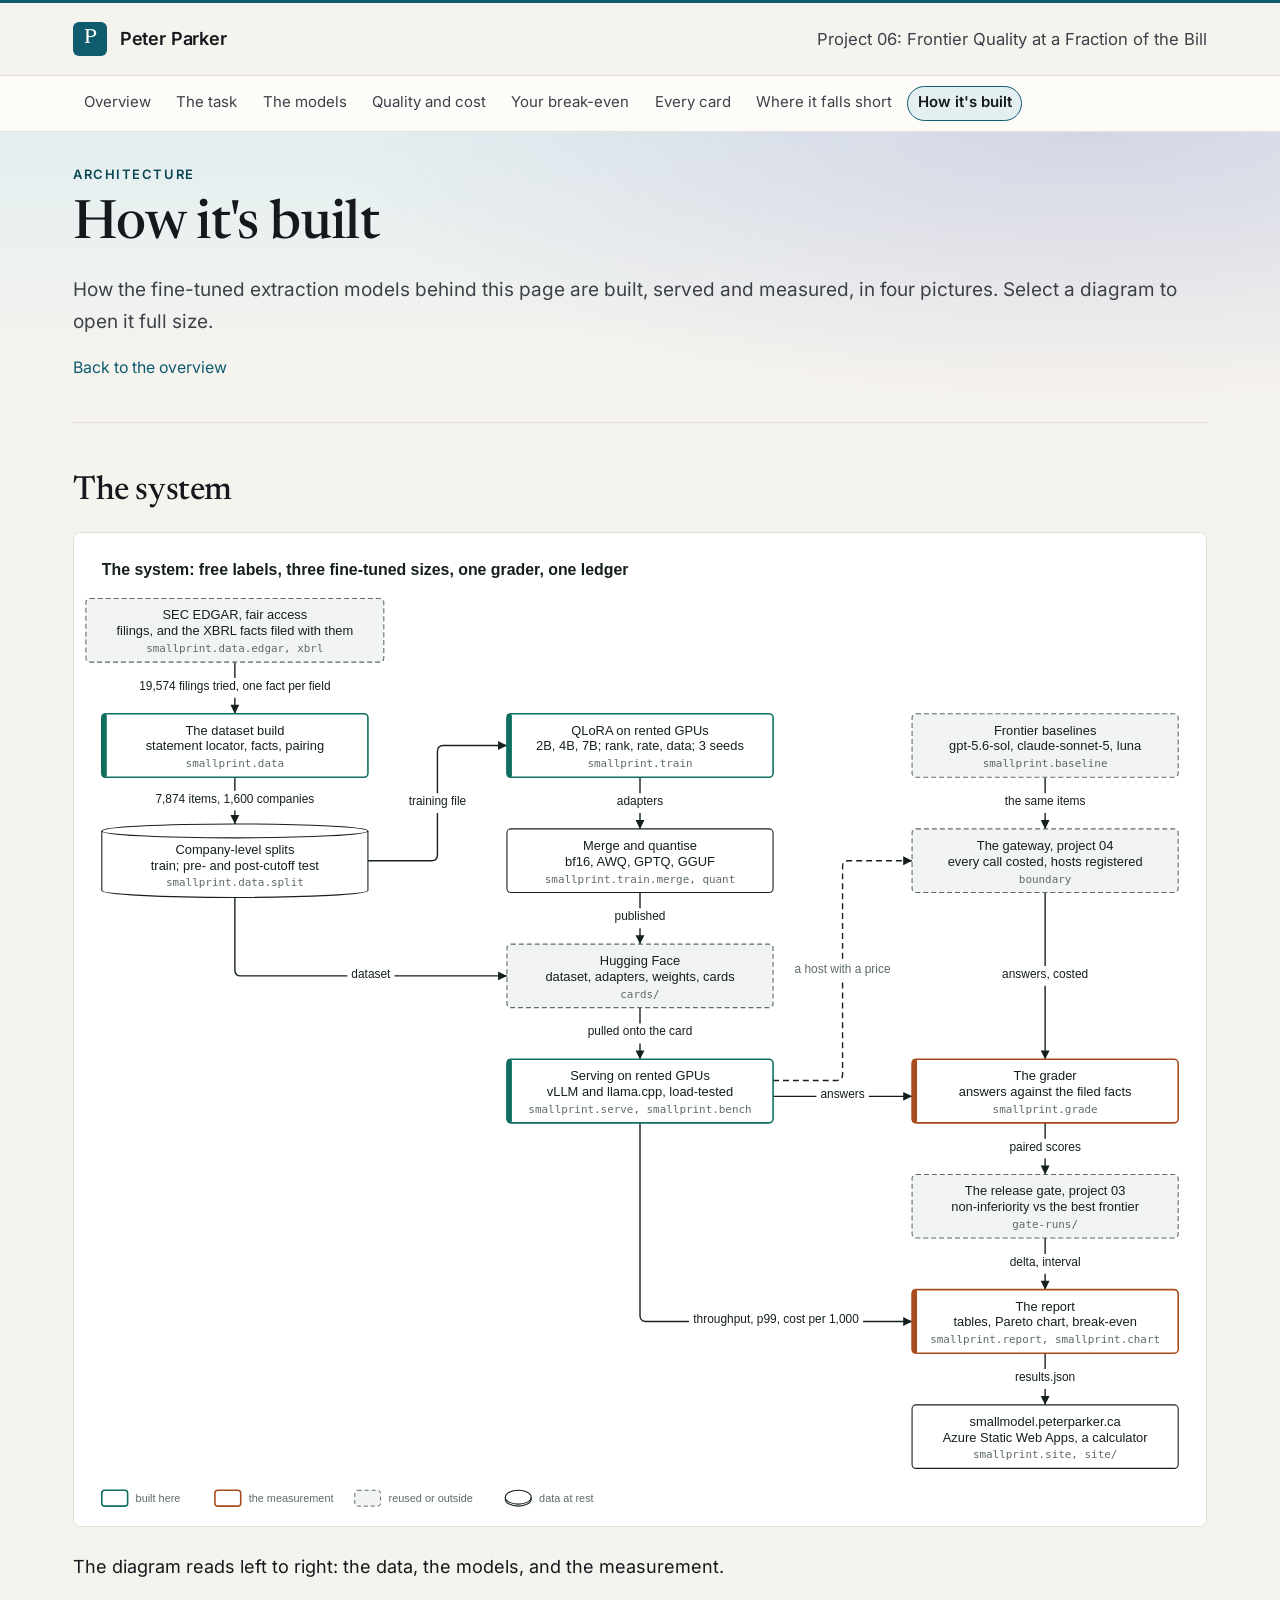
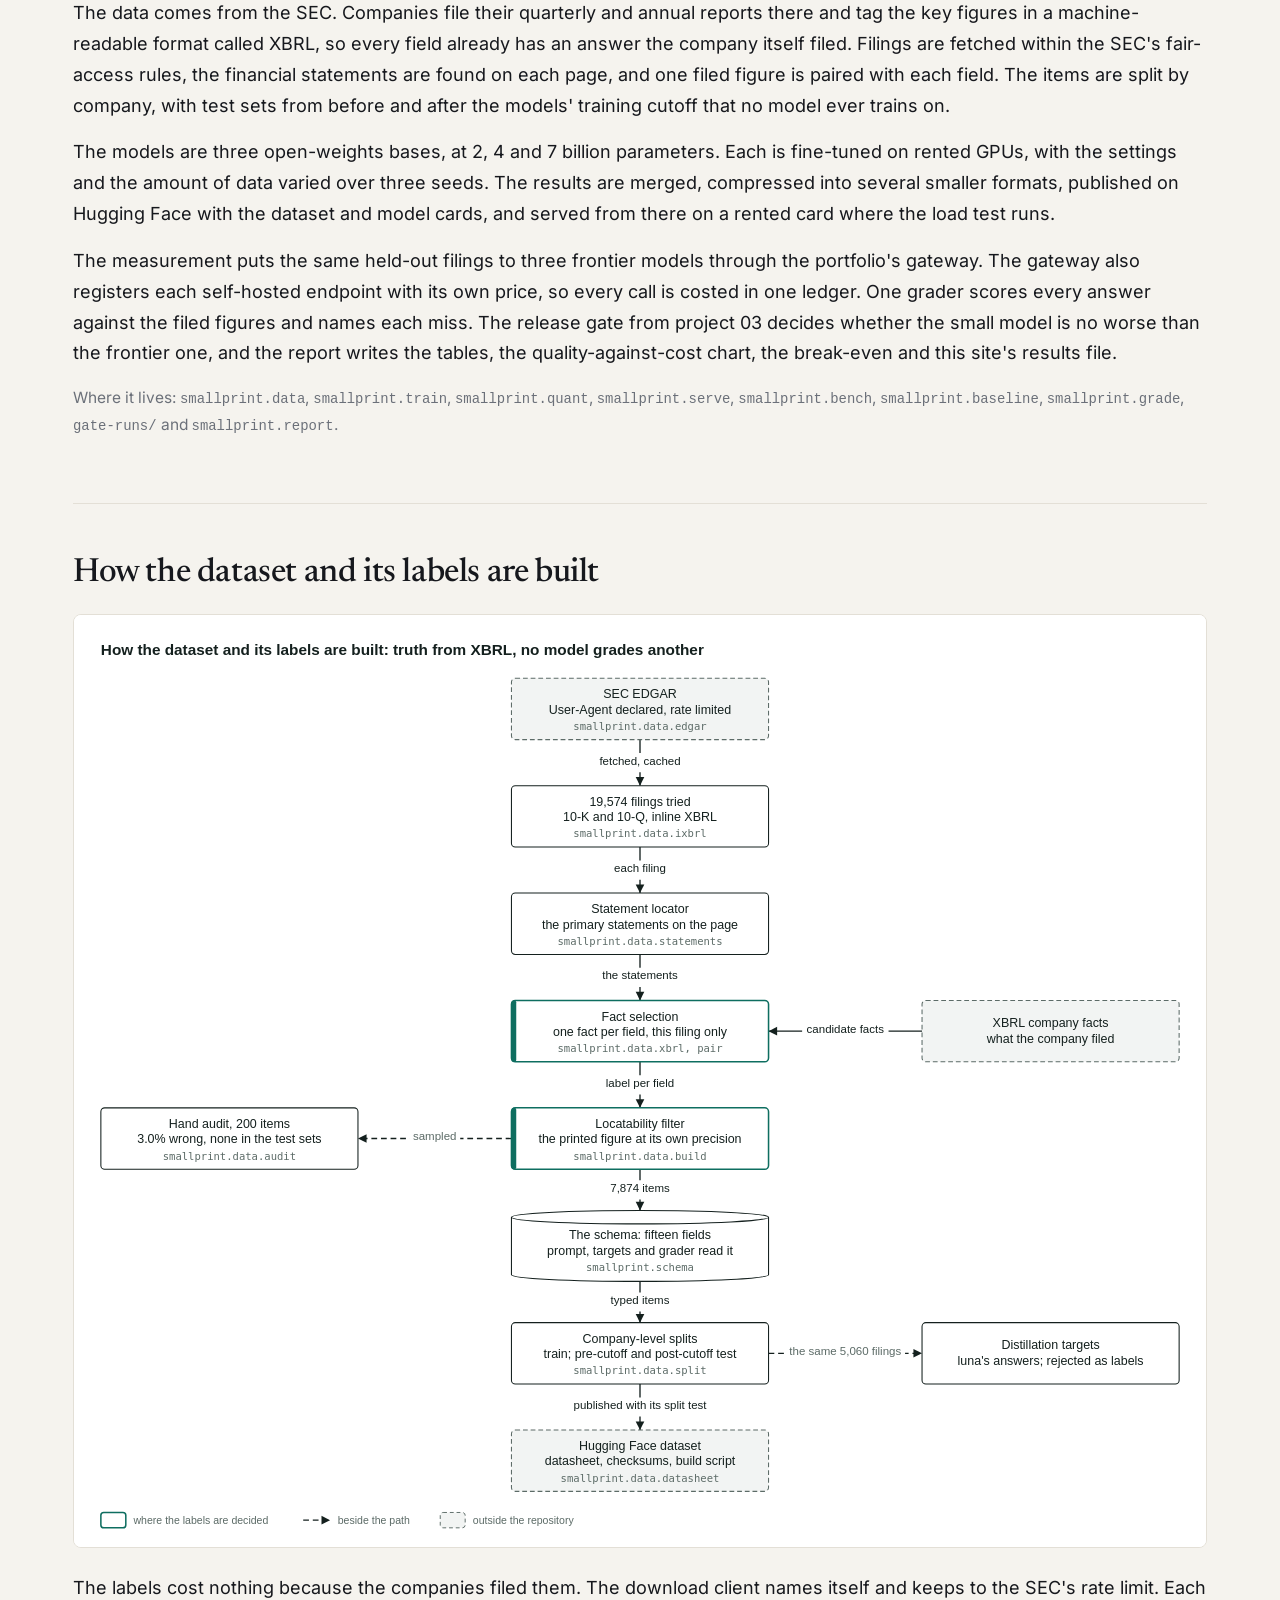
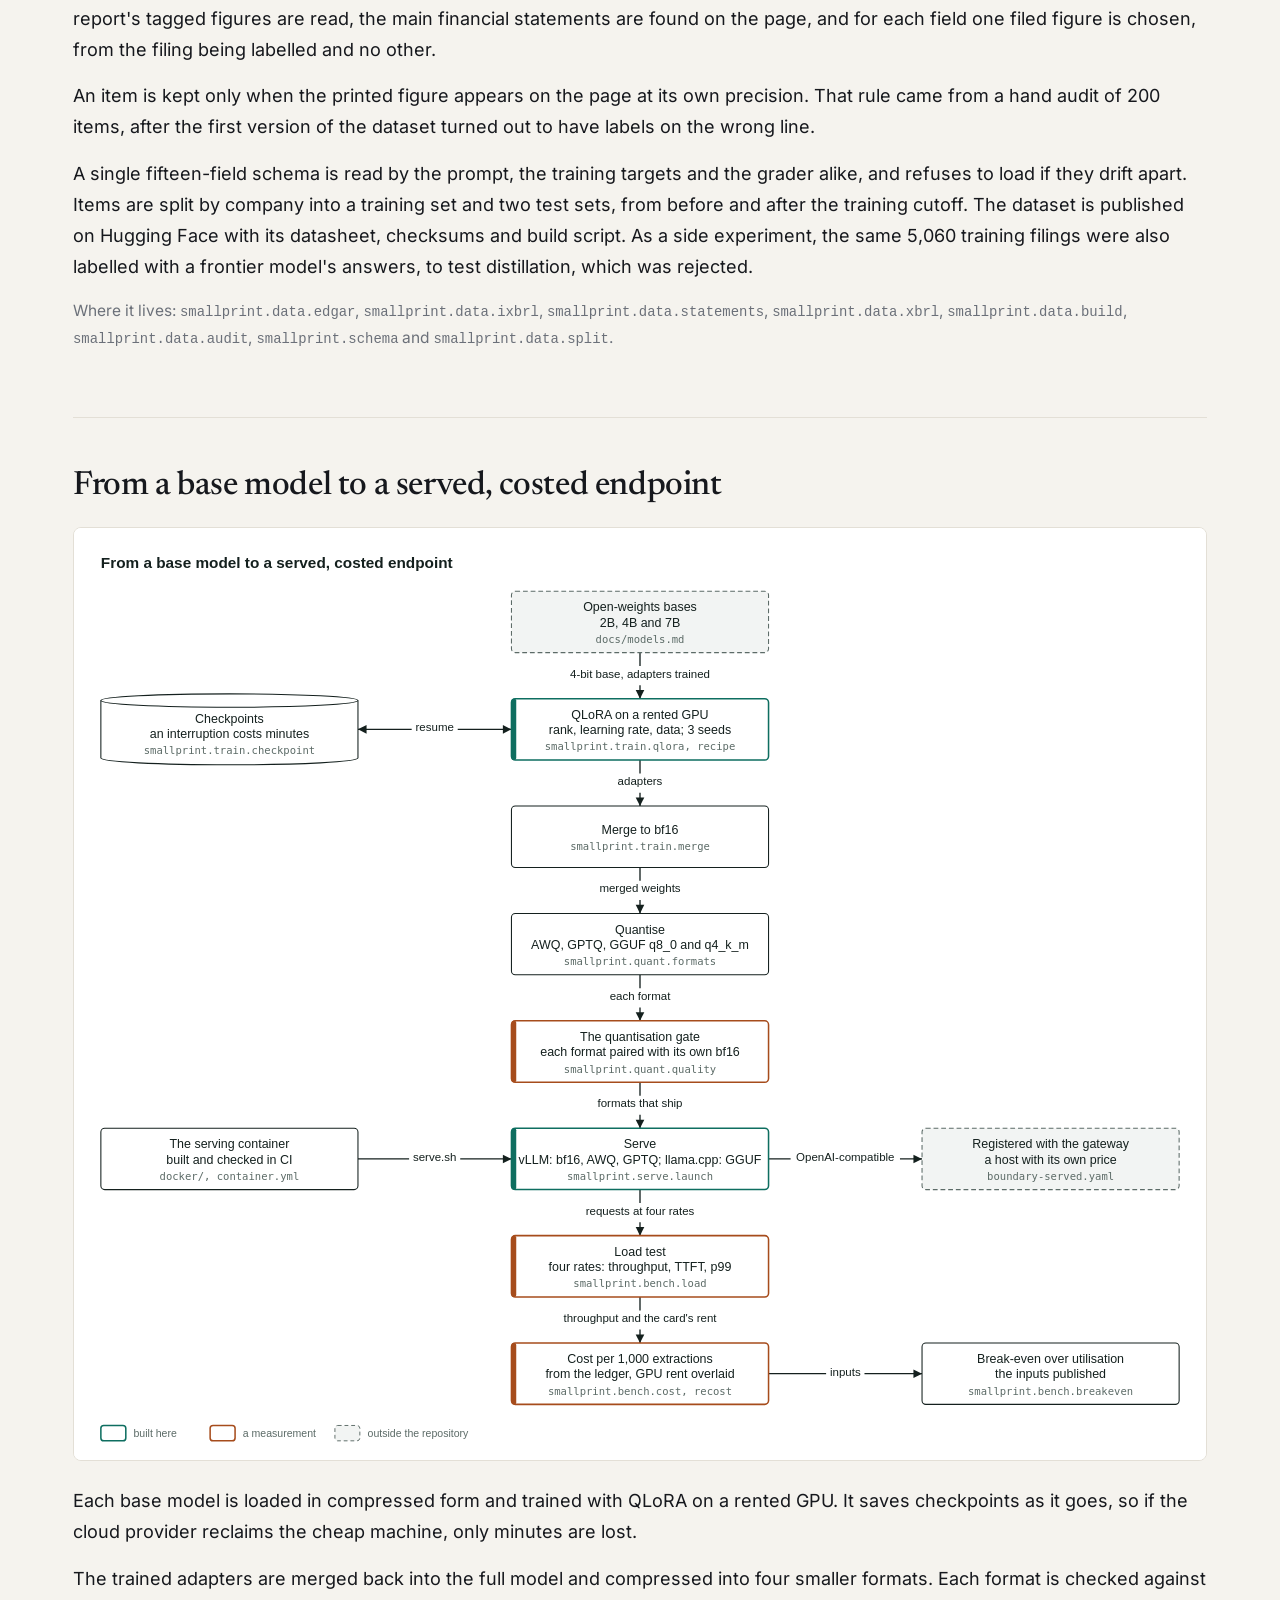
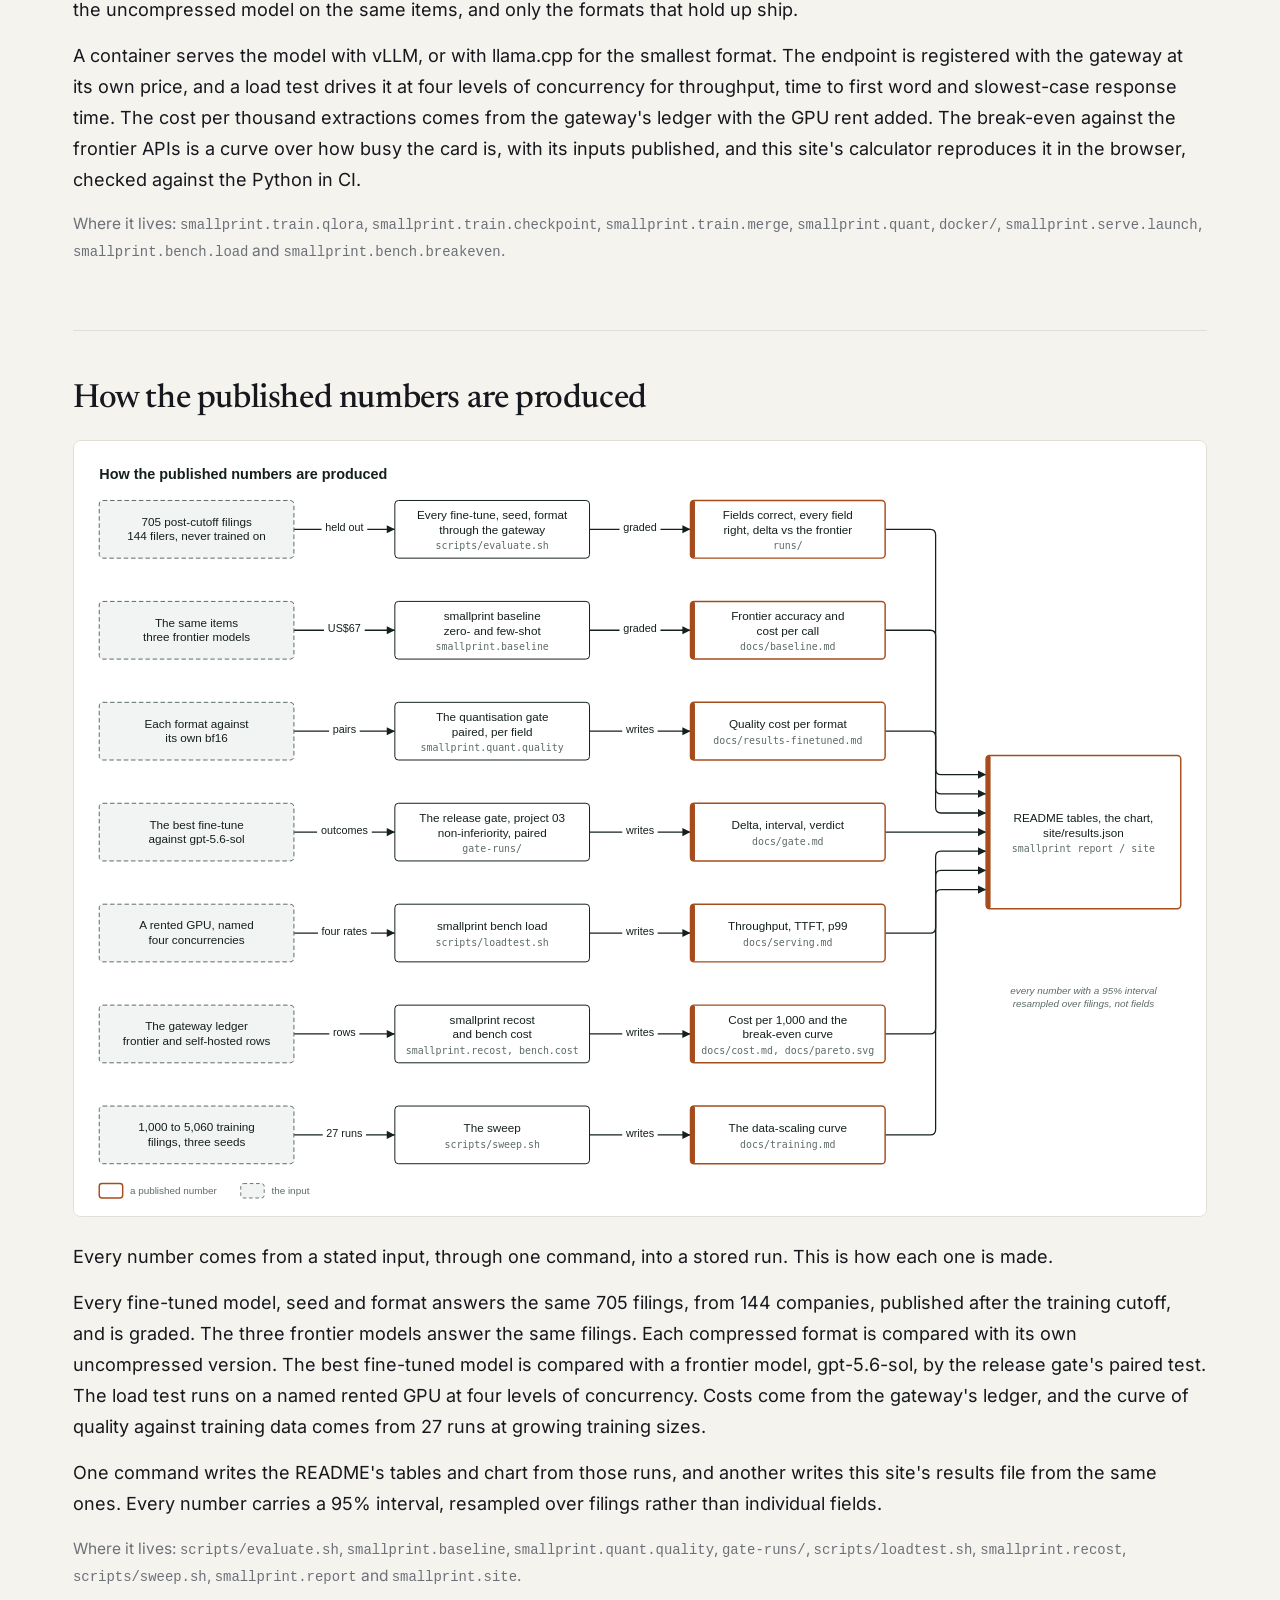
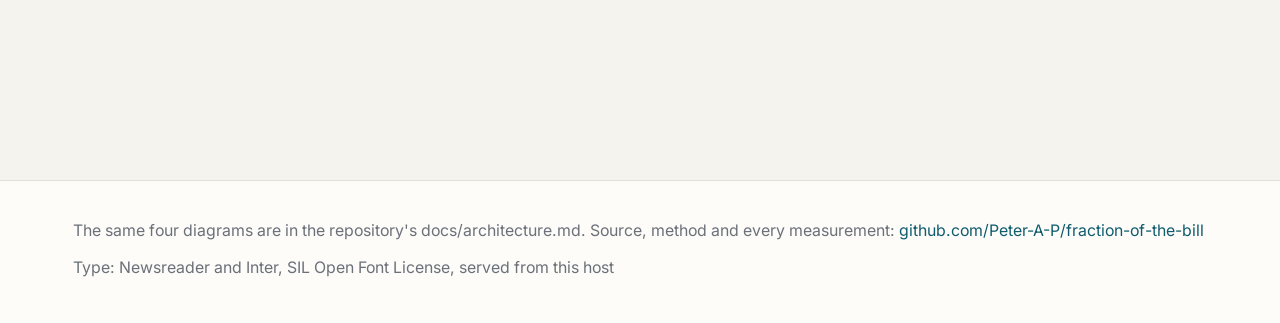
==== site/architecture.html @ 4666264d "How it's built: an architecture page on the site with the diagrams in plain language, a menu across " ====
<!doctype html>
<html lang="en">
<head>
<meta charset="utf-8">
<meta name="viewport" content="width=device-width, initial-scale=1">
<title>How it's built: Frontier Quality at a Fraction of the Bill</title>
<meta name="description" content="How the fine-tuned extraction models behind this page are built, served and measured, in four diagrams.">
<link rel="stylesheet" href="style.css">
</head>
<body>
<header class="top">
  <div class="top-inner">
    <a class="brand" href="https://peterparker.ca"><span class="mono-mark" aria-hidden="true">P</span>Peter Parker</a>
    <p class="top-nav"><a href="https://peterparker.ca/projects/fraction-of-the-bill/">Project 06: Frontier Quality at a Fraction of the Bill</a></p>
  </div>
</header>
<nav class="tabs" aria-label="This site">
  <div class="tabs-inner">
    <a href="index.html">Overview</a>
    <a href="index.html#task">The task</a>
    <a href="index.html#models">The models</a>
    <a href="index.html#frontier">Quality and cost</a>
    <a href="index.html#calculator">Your break-even</a>
    <a href="index.html#table">Every card</a>
    <a href="index.html#gate">Where it falls short</a>
    <a href="architecture.html" aria-current="page">How it's built</a>
  </div>
</nav>
<main>

  <header class="hero">
    <p class="eyebrow">Architecture</p>
    <h1>How it's built</h1>
    <p class="lead">
      How the fine-tuned extraction models behind this page are built, served and measured, in four pictures. Select a diagram to open it full size.
    </p>
    <p class="hero-note"><a href="index.html">Back to the overview</a></p>
  </header>

  <section class="section" id="the-system">
    <h2>The system</h2>
    <figure class="arch-figure">
      <a href="architecture/system.svg"><img src="architecture/system.svg" width="1140" height="1000" alt="SEC filings paired with the XBRL facts the companies filed give every field programmatic truth; three open-weights bases are fine-tuned with QLoRA, merged, quantised and served on rented GPUs; the same held-out items go to the frontier models through the gateway, one grader scores everything, the release gate runs the non-inferiority comparison and the report writes the tables, the Pareto chart and the site."></a>
    </figure>
    <div class="prose">
      <p>The diagram reads left to right: the data, the models, and the measurement.</p>
      <p>The data comes from the SEC. Companies file their quarterly and annual reports there and tag the key figures in a machine-readable format called XBRL, so every field already has an answer the company itself filed. Filings are fetched within the SEC's fair-access rules, the financial statements are found on each page, and one filed figure is paired with each field. The items are split by company, with test sets from before and after the models' training cutoff that no model ever trains on.</p>
      <p>The models are three open-weights bases, at 2, 4 and 7 billion parameters. Each is fine-tuned on rented GPUs, with the settings and the amount of data varied over three seeds. The results are merged, compressed into several smaller formats, published on Hugging Face with the dataset and model cards, and served from there on a rented card where the load test runs.</p>
      <p>The measurement puts the same held-out filings to three frontier models through the portfolio's gateway. The gateway also registers each self-hosted endpoint with its own price, so every call is costed in one ledger. One grader scores every answer against the filed figures and names each miss. The release gate from project 03 decides whether the small model is no worse than the frontier one, and the report writes the tables, the quality-against-cost chart, the break-even and this site's results file.</p>
      <p class="where">Where it lives: <code>smallprint.data</code>, <code>smallprint.train</code>, <code>smallprint.quant</code>, <code>smallprint.serve</code>, <code>smallprint.bench</code>, <code>smallprint.baseline</code>, <code>smallprint.grade</code>, <code>gate-runs/</code> and <code>smallprint.report</code>.</p>
    </div>
  </section>

  <section class="section" id="how-the-dataset-and-its-labels-are-built">
    <h2>How the dataset and its labels are built</h2>
    <figure class="arch-figure">
      <a href="architecture/data.svg"><img src="architecture/data.svg" width="1180" height="972" alt="Filings are fetched under the SEC&#x27;s fair-access rules, their primary statements located, one XBRL fact chosen per field from the filing being labelled, kept only when the printed figure is on the page at its own precision, audited by hand, split by company with a post-cutoff test set, and published with a datasheet."></a>
    </figure>
    <div class="prose">
      <p>The labels cost nothing because the companies filed them. The download client names itself and keeps to the SEC's rate limit. Each report's tagged figures are read, the main financial statements are found on the page, and for each field one filed figure is chosen, from the filing being labelled and no other.</p>
      <p>An item is kept only when the printed figure appears on the page at its own precision. That rule came from a hand audit of 200 items, after the first version of the dataset turned out to have labels on the wrong line.</p>
      <p>A single fifteen-field schema is read by the prompt, the training targets and the grader alike, and refuses to load if they drift apart. Items are split by company into a training set and two test sets, from before and after the training cutoff. The dataset is published on Hugging Face with its datasheet, checksums and build script. As a side experiment, the same 5,060 training filings were also labelled with a frontier model's answers, to test distillation, which was rejected.</p>
      <p class="where">Where it lives: <code>smallprint.data.edgar</code>, <code>smallprint.data.ixbrl</code>, <code>smallprint.data.statements</code>, <code>smallprint.data.xbrl</code>, <code>smallprint.data.build</code>, <code>smallprint.data.audit</code>, <code>smallprint.schema</code> and <code>smallprint.data.split</code>.</p>
    </div>
  </section>

  <section class="section" id="from-a-base-model-to-a-served-costed-endpoint">
    <h2>From a base model to a served, costed endpoint</h2>
    <figure class="arch-figure">
      <a href="architecture/train-serve.svg"><img src="architecture/train-serve.svg" width="1180" height="972" alt="Each base is fine-tuned with QLoRA on a rented GPU with checkpoints against spot interruptions, merged to bf16, quantised to each format and gated against its own bf16, served with vLLM or llama.cpp from a container, load-tested at four concurrencies, and registered with the gateway so its cost per call comes from the same ledger as the frontier APIs."></a>
    </figure>
    <div class="prose">
      <p>Each base model is loaded in compressed form and trained with QLoRA on a rented GPU. It saves checkpoints as it goes, so if the cloud provider reclaims the cheap machine, only minutes are lost.</p>
      <p>The trained adapters are merged back into the full model and compressed into four smaller formats. Each format is checked against the uncompressed model on the same items, and only the formats that hold up ship.</p>
      <p>A container serves the model with vLLM, or with llama.cpp for the smallest format. The endpoint is registered with the gateway at its own price, and a load test drives it at four levels of concurrency for throughput, time to first word and slowest-case response time. The cost per thousand extractions comes from the gateway's ledger with the GPU rent added. The break-even against the frontier APIs is a curve over how busy the card is, with its inputs published, and this site's calculator reproduces it in the browser, checked against the Python in CI.</p>
      <p class="where">Where it lives: <code>smallprint.train.qlora</code>, <code>smallprint.train.checkpoint</code>, <code>smallprint.train.merge</code>, <code>smallprint.quant</code>, <code>docker/</code>, <code>smallprint.serve.launch</code>, <code>smallprint.bench.load</code> and <code>smallprint.bench.breakeven</code>.</p>
    </div>
  </section>

  <section class="section" id="how-the-published-numbers-are-produced">
    <h2>How the published numbers are produced</h2>
    <figure class="arch-figure">
      <a href="architecture/measurement.svg"><img src="architecture/measurement.svg" width="1256" height="860" alt="Each table comes from a stated input through one command into a stored run, and smallprint report and smallprint site write the README tables, the Pareto chart and the site&#x27;s results.json from the same runs."></a>
    </figure>
    <div class="prose">
      <p>Every number comes from a stated input, through one command, into a stored run. This is how each one is made.</p>
      <p>Every fine-tuned model, seed and format answers the same 705 filings, from 144 companies, published after the training cutoff, and is graded. The three frontier models answer the same filings. Each compressed format is compared with its own uncompressed version. The best fine-tuned model is compared with a frontier model, gpt-5.6-sol, by the release gate's paired test. The load test runs on a named rented GPU at four levels of concurrency. Costs come from the gateway's ledger, and the curve of quality against training data comes from 27 runs at growing training sizes.</p>
      <p>One command writes the README's tables and chart from those runs, and another writes this site's results file from the same ones. Every number carries a 95% interval, resampled over filings rather than individual fields.</p>
      <p class="where">Where it lives: <code>scripts/evaluate.sh</code>, <code>smallprint.baseline</code>, <code>smallprint.quant.quality</code>, <code>gate-runs/</code>, <code>scripts/loadtest.sh</code>, <code>smallprint.recost</code>, <code>scripts/sweep.sh</code>, <code>smallprint.report</code> and <code>smallprint.site</code>.</p>
    </div>
  </section>

</main>
<footer class="foot">
  <div class="foot-inner">
    <p>
      The same four diagrams are in the repository's docs/architecture.md. Source, method
      and every measurement: <a href="https://github.com/Peter-A-P/fraction-of-the-bill">github.com/Peter-A-P/fraction-of-the-bill</a>
    </p>
    <ul>
      <li>Type: Newsreader and Inter, SIL Open Font License, served from this host</li>
    </ul>
  </div>
</footer>
</body>
</html>
---- site/style.css ----
/* One stylesheet, no framework, no build step.

   The palette, the type and the 3px rule over the page are peterparker.ca's, shared with the
   other project pages, because this page is part of that site even though a separate host
   serves it. The two fonts are copied into this folder rather than linked: the page makes no
   off-origin request, and a font is a request. Both are SIL Open Font License;
   fonts/LICENSE.txt says where they came from. */

@font-face {
  font-family: "Newsreader";
  font-style: normal;
  font-weight: 200 800;
  font-display: swap;
  src: url(fonts/newsreader-latin.woff2) format("woff2");
}

@font-face {
  font-family: "Inter";
  font-style: normal;
  font-weight: 400 600;
  font-display: swap;
  src: url(fonts/inter-latin.woff2) format("woff2");
}

:root {
  color-scheme: light dark;
  --paper: #f5f3ee;
  --paper-soft: #fdfcf9;
  --ink: #16181d;
  --ink-soft: #3c4048;
  --ink-faint: #6b7079;
  --line: #e3dfd6;
  --line-2: #cfc9bd;
  --line-soft: #eeebe4;
  --accent: #0f5c6e;
  --accent-ink: #0b4653;
  --accent-soft: #e4eff1;
  --warn: #c0392b;
  --good: #1e7a4c;
  --alt: #6d3f9e;
  --shift: rgba(192, 57, 43, 0.09);
  /* An ordered set in one hue, darkest first: the three percentiles. */
  --lv0: #0b4653;
  --lv1: #2f8294;
  --lv2: #7bb3c0;
  --serif: "Newsreader", Georgia, "Times New Roman", serif;
  --sans: "Inter", ui-sans-serif, system-ui, -apple-system, "Segoe UI", Roboto, sans-serif;
  --mono: ui-monospace, "Cascadia Mono", Consolas, "SF Mono", Menlo, monospace;
  --radius: 10px;
  --shadow: 0 6px 24px -18px rgba(0, 0, 0, 0.35);
  --column: 66rem;
}

@media (prefers-color-scheme: dark) {
  :root {
    --paper: #0e1013;
    --paper-soft: #15181d;
    --ink: #ece9e2;
    --ink-soft: #c9c6bf;
    --ink-faint: #969ba5;
    --line: #262a31;
    --line-2: #363b44;
    --line-soft: #1c2026;
    --accent: #7cc7d6;
    --accent-ink: #a9dde7;
    --accent-soft: #14262b;
    --warn: #f0736a;
    --good: #58c286;
    --alt: #b191e0;
    --shift: rgba(240, 115, 106, 0.13);
    --lv0: #cbeaf2;
    --lv1: #7cc7d6;
    --lv2: #3d8ea1;
    --shadow: 0 6px 24px -14px rgba(0, 0, 0, 0.6);
  }
}

* { box-sizing: border-box; }

html { font-size: 18px; -webkit-text-size-adjust: 100%; }

body {
  margin: 0;
  background: var(--paper);
  color: var(--ink);
  font-family: var(--sans);
  font-size: 1rem;
  line-height: 1.72;
  border-top: 3px solid var(--accent);
  font-feature-settings: "cv11", "ss01";
}

main {
  max-width: var(--column);
  margin: 0 auto;
  padding: 0 1.5rem 5rem;
}

h1, h2, h3 {
  font-family: var(--serif);
  font-weight: 500;
  letter-spacing: -0.012em;
}

h1 { font-size: clamp(2.1rem, 4.6vw, 3rem); line-height: 1.1; margin: 0 0 1rem; }
h2 { font-size: clamp(1.55rem, 2.6vw, 2rem); line-height: 1.2; margin: 0 0 0.7rem; }
h3 { font-size: 1.2rem; line-height: 1.25; margin: 0 0 0.45rem; }
p { margin: 0 0 0.85rem; }

a { color: var(--accent); text-decoration: none; text-underline-offset: 0.15em; }
a:hover, a:focus-visible { text-decoration: underline; }
:focus-visible { outline: 2px solid var(--accent); outline-offset: 2px; }

code { font-family: var(--mono); font-size: 0.9em; }

strong { font-weight: 600; }

/* ---------------------------------------------------------------- the way back */

.top { border-bottom: 1px solid var(--line); background: var(--paper); }

.top-inner {
  max-width: var(--column);
  margin: 0 auto;
  padding: 0 1.5rem;
  height: 4rem;
  display: flex;
  align-items: center;
  justify-content: space-between;
  gap: 1rem;
}

.brand {
  display: inline-flex;
  align-items: center;
  gap: 0.7rem;
  color: var(--ink);
  font-weight: 600;
  letter-spacing: -0.01em;
}

.brand:hover { text-decoration: none; color: var(--accent-ink); }

.mono-mark {
  width: 1.9rem;
  height: 1.9rem;
  border-radius: 6px;
  background: var(--accent);
  color: #fdfcf9;
  font-family: var(--serif);
  font-weight: 500;
  font-size: 1.15rem;
  display: inline-flex;
  align-items: center;
  justify-content: center;
}

@media (prefers-color-scheme: dark) { .mono-mark { color: #0e1013; } }

.top-nav { font-size: 0.92rem; color: var(--ink-soft); text-align: right; margin: 0; }
.top-nav a { color: var(--ink-soft); }
.top-nav a:hover { color: var(--accent-ink); }

/* ---------------------------------------------------------------- hero */

.hero { padding: 1.75rem 0 2.25rem; border-bottom: 1px solid var(--line); }

.eyebrow {
  text-transform: uppercase;
  letter-spacing: 0.12em;
  font-size: 0.72rem;
  font-weight: 600;
  color: var(--ink-faint);
  margin: 0 0 0.6rem;
}

.lead { font-size: 1.05rem; color: var(--ink-soft); }

.hero-points {
  display: grid;
  grid-template-columns: repeat(auto-fit, minmax(12rem, 1fr));
  gap: 0.9rem;
  margin: 1.75rem 0 1.1rem;
}

.point {
  background: var(--paper-soft);
  border: 1px solid var(--line);
  border-radius: var(--radius);
  padding: 1rem 1.1rem;
}

.point-figure {
  display: block;
  font-family: var(--serif);
  font-size: 1.9rem;
  font-weight: 500;
  font-variant-numeric: tabular-nums;
  letter-spacing: -0.02em;
  line-height: 1.15;
  color: var(--ink);
}

.point-figure.up { color: var(--good); }
.point-figure.down { color: var(--warn); }

.point-unit {
  display: block;
  margin-top: 0.2rem;
  font-size: 0.84rem;
  font-weight: 600;
  color: var(--ink-soft);
  line-height: 1.35;
}

.point-label {
  display: block;
  margin-top: 0.4rem;
  padding-top: 0.4rem;
  border-top: 1px solid var(--line);
  font-size: 0.82rem;
  color: var(--ink-faint);
  line-height: 1.4;
}

.point-extra {
  display: block;
  margin-top: 0.25rem;
  font-size: 0.8rem;
  color: var(--ink-faint);
  line-height: 1.35;
  font-variant-numeric: tabular-nums;
}

.hero-models {
  position: relative;
  font-size: 0.86rem;
  color: var(--ink-soft);
  margin: 0 0 0.6rem;
}

/* A term that explains itself. The bubble hangs from the paragraph rather than
   from the word, because the paragraph is the one box that is always inside the page: a
   bubble anchored to a name at the end of a line would run off the right edge. It opens on
   focus as well as hover, so a keyboard reaches it and a tap on a phone opens it. */
.term {
  border-bottom: 1px dotted var(--ink-faint);
  cursor: help;
}

.term:hover, .term:focus { color: var(--accent-ink); border-bottom-color: var(--accent); }

.term::after {
  content: attr(data-note);
  position: absolute;
  left: 0;
  top: calc(100% + 0.4rem);
  width: min(32rem, 100%);
  padding: 0.7rem 0.85rem;
  background: var(--paper-soft);
  color: var(--ink-soft);
  border: 1px solid var(--line-2);
  border-radius: var(--radius);
  box-shadow: var(--shadow);
  font-size: 0.84rem;
  font-weight: 400;
  line-height: 1.5;
  z-index: 10;
  pointer-events: none;
  opacity: 0;
  visibility: hidden;
  transition: opacity 0.12s ease;
}

.term:hover::after, .term:focus::after { opacity: 1; visibility: visible; }

/* Read by a screen reader, drawn for nobody: the notes the bubbles show, as descriptions. */
.visually-hidden {
  position: absolute;
  width: 1px;
  height: 1px;
  overflow: hidden;
  clip-path: inset(50%);
  white-space: nowrap;
}

.hero-note { font-size: 0.88rem; color: var(--ink-faint); margin: 0; }

/* ---------------------------------------------------------------- sections */

.section { padding: 2.75rem 0; border-bottom: 1px solid var(--line); }
.section:last-of-type { border-bottom: 0; }
.section-lead { color: var(--ink-soft); }
.note { font-size: 0.86rem; color: var(--ink-faint); }

.warning {
  max-width: var(--column);
  margin: 1.25rem auto;
  padding: 0.9rem 1.1rem;
  border-left: 3px solid var(--warn);
  border-radius: 0 var(--radius) var(--radius) 0;
  background: color-mix(in srgb, var(--warn) 9%, transparent);
}

/* The callout a section's finding goes in, and the one an assumption goes in. Same shape,
   different weight: a finding is the point of the section, an assumption is the fine print
   that stops the finding being overread. */
.verdict {
  margin: 1.1rem 0 0;
  padding: 1rem 1.1rem;
  border-radius: 0 var(--radius) var(--radius) 0;
  background: var(--accent-soft);
  border-left: 3px solid var(--accent);
  font-size: 0.98rem;
}

.verdict p:last-child { margin-bottom: 0; }

.assumption {
  margin: 1.1rem 0 0;
  padding: 0.9rem 1.1rem;
  border: 1px solid var(--line);
  border-left: 3px solid var(--line-2);
  border-radius: 0 var(--radius) var(--radius) 0;
  background: var(--paper-soft);
  font-size: 0.88rem;
  color: var(--ink-soft);
}

.assumption p:last-child { margin-bottom: 0; }

/* ---------------------------------------------------------------- controls */

.controls {
  display: grid;
  grid-template-columns: repeat(auto-fit, minmax(13rem, 1fr));
  gap: 1rem;
  margin: 1.25rem 0;
  padding: 1rem;
  background: var(--paper-soft);
  border: 1px solid var(--line);
  border-radius: var(--radius);
}

.control { display: flex; flex-direction: column; gap: 0.4rem; min-width: 0; }
.control.wide { grid-column: 1 / -1; }

label, .label-text { font-size: 0.85rem; font-weight: 600; color: var(--ink-soft); }

.hint {
  display: block;
  font-weight: 400;
  font-size: 0.78rem;
  color: var(--ink-faint);
  margin-top: 0.1rem;
}

select, input[type="range"] { width: 100%; font: inherit; accent-color: var(--accent); }

select {
  padding: 0.5rem 0.6rem;
  border: 1px solid var(--line-2);
  border-radius: 8px;
  background: var(--paper-soft);
  color: var(--ink);
  font-size: 0.9rem;
}

input[type="range"] { height: 1.6rem; }

output { font-variant-numeric: tabular-nums; color: var(--accent-ink); font-weight: 600; }

/* ---------------------------------------------------------------- charts */

.chart-figure { margin: 1.1rem 0; }
.chart { width: 100%; }
.chart svg { width: 100%; height: auto; display: block; touch-action: pan-y; }

/* A chart whose labels are words rather than ticks cannot be shrunk to a phone's width and
   still be read, so it keeps its size and scrolls sideways instead. */
.wide-chart { overflow-x: auto; -webkit-overflow-scrolling: touch; }
.wide-chart svg { min-width: 40rem; }

figcaption { font-size: 0.83rem; color: var(--ink-faint); margin-top: 0.5rem; }

.gridline { stroke: var(--line); stroke-width: 1; }
.axis-line { stroke: var(--line-2); stroke-width: 1; }
.tick { fill: var(--ink-faint); font-size: 11px; }
.axis-title { fill: var(--ink-faint); font-size: 11px; font-weight: 600; letter-spacing: 0.04em; text-transform: uppercase; }
.series { fill: none; stroke-linejoin: round; stroke-linecap: round; stroke-width: 1.5; }
.band { fill: var(--accent); stroke: none; }

/* Series colours and their swatches, set here rather than on the element so that both
   follow the palette into dark mode. */
.m0 { stroke: var(--accent); }
.m1 { stroke: var(--warn); }
.m2 { stroke: var(--alt); }
.sw0 { background: var(--accent); }
.sw1 { background: var(--warn); }
.sw2 { background: var(--alt); }
.sw-ink { background: var(--ink); }
.sw-accent { background: var(--accent); }
.sw-band { background: var(--accent); }
.sw-warn { background: var(--warn); color: var(--warn); }
.sw-faint { background: var(--ink-faint); color: var(--ink-faint); }
.nominal { stroke: var(--ink-faint); stroke-width: 1; stroke-dasharray: 5 4; fill: none; }
.actual-line { fill: none; stroke: var(--ink); stroke-width: 1.5; stroke-linejoin: round; }
.median { fill: none; stroke: var(--accent); stroke-width: 1.75; stroke-linejoin: round; }
/* Thinner lines, for a view with many points in the same width. */
.actual-line.thin, .median.thin { stroke-width: 0.8; }

.service { fill: none; stroke: var(--warn); stroke-width: 1.5; stroke-dasharray: 6 4; }
.shift-span { fill: var(--shift); }
.shift-label { fill: var(--ink-faint); font-size: 10.5px; letter-spacing: 0.06em; text-transform: uppercase; }
.cursor { stroke: var(--ink-faint); stroke-width: 1; stroke-dasharray: 3 3; }
.dot { stroke: var(--paper-soft); stroke-width: 1.5; fill: var(--ink); }
.dot.median { fill: var(--accent); }
.dot.m0 { fill: var(--accent); }
.dot.m1 { fill: var(--warn); }
.dot.m2 { fill: var(--alt); }
.catcher { cursor: crosshair; }

/* A bar is a length, so it gets a fill and no outline; its interval is a hairline in ink,
   because it is not another series. */
.bar { stroke: none; }
.bar.lv0 { fill: var(--lv0); }
.bar.lv1 { fill: var(--lv1); }
.bar.lv2 { fill: var(--lv2); }
.bar.own { fill-opacity: 0.7; stroke: var(--ink-faint); stroke-width: 1; stroke-dasharray: 3 2; }
.sw-lv0 { background: var(--lv0); }
.sw-lv1 { background: var(--lv1); }
.sw-lv2 { background: var(--lv2); }
.whisker { stroke: var(--ink-soft); stroke-width: 1; }
.zero { stroke: var(--ink-faint); stroke-width: 1.25; }
.zero-label { fill: var(--ink-faint); font-size: 10.5px; }
.bar-value { fill: var(--ink-soft); font-size: 11px; font-variant-numeric: tabular-nums; }
.row-label { fill: var(--ink); font-size: 12px; font-weight: 600; }
.row-note { fill: var(--ink-faint); font-size: 10.5px; }
.divider { stroke: var(--line-2); stroke-width: 1; stroke-dasharray: 4 3; }
.divider-label { fill: var(--ink-faint); font-size: 10.5px; letter-spacing: 0.04em; text-transform: uppercase; }

.legend { display: flex; flex-wrap: wrap; gap: 0.45rem; margin: 0.25rem 0 0.5rem; }

.legend-item {
  display: inline-flex;
  align-items: center;
  gap: 0.4rem;
  font-size: 0.82rem;
  padding: 0.3rem 0.7rem;
  border: 1px solid var(--line-2);
  border-radius: 999px;
  background: var(--paper-soft);
  color: var(--ink-soft);
}

.swatch { width: 14px; height: 3px; border-radius: 2px; display: inline-block; flex: none; }
.swatch.dashed { background: repeating-linear-gradient(90deg, currentColor 0 4px, transparent 4px 7px); }
.swatch.block { height: 11px; border-radius: 3px; opacity: 0.3; }
/* A bar's swatch is the bar's colour at full strength: it names a series, not a band. */
.swatch.solid { height: 11px; border-radius: 3px; }

/* The hover readout. One row per series, values right-aligned so they line up as a column. */
.readout {
  min-height: 1.6rem;
  margin: 0.3rem 0 0;
  font-size: 0.84rem;
  color: var(--ink-soft);
  font-variant-numeric: tabular-nums;
}

.readout .when { font-weight: 600; color: var(--ink); margin-right: 0.6rem; }
.readout .pair { margin-right: 0.9rem; white-space: nowrap; }
.readout .key { color: var(--ink-faint); }

/* ---------------------------------------------------------------- tables */

.table-wrap { overflow-x: auto; -webkit-overflow-scrolling: touch; }

table { width: 100%; border-collapse: collapse; font-size: 0.9rem; }

th, td {
  text-align: left;
  padding: 0.5rem 0.75rem;
  border-bottom: 1px solid var(--line);
  white-space: nowrap;
}

th {
  font-weight: 600;
  color: var(--ink);
  font-size: 0.82rem;
  background: var(--line-soft);
  border-bottom-color: var(--line-2);
  vertical-align: bottom;
}

tbody th { background: transparent; font-size: 0.9rem; }
/* A long row label is the one cell allowed to wrap, so that it does not push the whole
   table out of its column. */
tbody th.wrap { white-space: normal; max-width: 14rem; }

td.num, th.num { text-align: right; font-variant-numeric: tabular-nums; }

/* Narrower gutters for a table that only just fits the column. */
.tight th, .tight td { padding-left: 0.55rem; padding-right: 0.55rem; }

caption { caption-side: bottom; text-align: left; color: var(--ink-faint); font-size: 0.83rem; padding-top: 0.6rem; }

tbody tr.reference { background: var(--accent-soft); }

.interval { color: var(--ink-faint); font-size: 0.82em; }

.better { color: var(--good); font-weight: 600; }
.worse { color: var(--warn); font-weight: 600; }

/* ---------------------------------------------------------------- headline stats */

.headline {
  display: grid;
  grid-template-columns: repeat(auto-fit, minmax(11rem, 1fr));
  gap: 0.9rem;
  margin: 1.25rem 0;
}

.stat {
  background: var(--paper-soft);
  border: 1px solid var(--line);
  border-radius: var(--radius);
  padding: 1rem 1.1rem;
}

.figure {
  display: block;
  font-family: var(--serif);
  font-size: 1.75rem;
  font-weight: 500;
  font-variant-numeric: tabular-nums;
  letter-spacing: -0.02em;
  line-height: 1.15;
}

.stat.up .figure { color: var(--good); }
.stat.down .figure { color: var(--warn); }

.caption { display: block; margin-top: 0.3rem; font-size: 0.82rem; color: var(--ink-faint); line-height: 1.4; }

.range { display: block; font-size: 0.78rem; color: var(--ink-faint); font-variant-numeric: tabular-nums; }

/* ---------------------------------------------------------------- disclosure */

.disclose {
  border: 1px solid var(--line);
  border-radius: var(--radius);
  padding: 0 1.1rem;
  margin: 1.1rem 0;
  background: var(--paper-soft);
}

.disclose summary {
  display: flex;
  align-items: baseline;
  gap: 0.6rem;
  cursor: pointer;
  padding: 0.8rem 0 0.8rem 0.25rem;
  font-weight: 600;
  font-size: 0.94rem;
  list-style: none;
}

.disclose summary::-webkit-details-marker { display: none; }

.disclose summary::before {
  content: "\203A";
  flex: none;
  width: 0.6em;
  text-align: center;
  font-size: 1.2em;
  line-height: 1;
  color: var(--ink-faint);
  transform: rotate(90deg);
  transition: transform 0.12s ease;
}

.disclose[open] summary::before { transform: rotate(270deg); }
.disclose summary:hover { color: var(--accent-ink); }
.disclose[open] summary { border-bottom: 1px solid var(--line); margin-bottom: 0.75rem; }
.disclose > *:last-child { margin-bottom: 0.85rem; }

@media (prefers-reduced-motion: reduce) {
  .disclose summary::before { transition: none; }
  .term::after { transition: none; }
}

/* ---------------------------------------------------------------- footer */

.foot {
  border-top: 1px solid var(--line);
  background: var(--paper-soft);
  margin-top: 2rem;
}

.foot-inner {
  max-width: var(--column);
  margin: 0 auto;
  padding: 2rem 1.5rem 2.5rem;
  font-size: 0.88rem;
  color: var(--ink-faint);
}

.foot-inner p { margin: 0 0 0.5rem; }

.foot-inner ul { list-style: none; margin: 0; padding: 0; display: flex; flex-wrap: wrap; gap: 0.5rem 1.5rem; }

@media (max-width: 34rem) {
  html { font-size: 17px; }
  main { padding: 0 1rem 3rem; }
  .top-inner { padding: 0 1rem; height: auto; min-height: 4rem; flex-wrap: wrap; gap: 0.25rem 1rem; padding-top: 0.6rem; padding-bottom: 0.6rem; }
  .top-nav { text-align: left; }
  .controls { padding: 0.85rem; }
  .foot-inner { padding: 1.5rem 1rem 2rem; }
}

.cta {
  display: flex;
  flex-wrap: wrap;
  align-items: center;
  gap: 0.6rem 0.75rem;
  margin: 0 0 2.25rem;
}

.button {
  display: inline-flex;
  align-items: center;
  gap: 0.45rem;
  padding: 0.62rem 1.1rem;
  border: 1px solid var(--line-2);
  border-radius: 8px;
  background: var(--paper-soft);
  color: var(--ink);
  font-weight: 600;
  font-size: 0.93rem;
  line-height: 1.2;
}

.button:hover, .button:focus-visible { text-decoration: none; border-color: var(--accent); color: var(--accent-ink); }

.button.primary { background: var(--accent); border-color: var(--accent); color: #fdfcf9; }
.button.primary::after { content: "\2197"; font-weight: 400; }
.button.primary:hover, .button.primary:focus-visible { background: var(--accent-ink); border-color: var(--accent-ink); color: #fdfcf9; }

@media (prefers-color-scheme: dark) {
  .button.primary, .button.primary:hover, .button.primary:focus-visible { color: #0e1013; }
}

.cta-note { font-size: 0.84rem; color: var(--ink-faint); }

/* ---------------------------------------------------------------- this page's own */

.subhead { margin-top: 2rem; }

input[type="number"] {
  width: 100%;
  font: inherit;
  font-size: 0.9rem;
  font-variant-numeric: tabular-nums;
  padding: 0.5rem 0.6rem;
  border: 1px solid var(--line-2);
  border-radius: 8px;
  background: var(--paper-soft);
  color: var(--ink);
}

input[type="number"]:focus-visible, select:focus-visible { outline: 2px solid var(--accent); outline-offset: 1px; }

/* The calculator: the inputs, then what they come to, then the month drawn. */
.answer {
  display: grid;
  grid-template-columns: repeat(auto-fit, minmax(12rem, 1fr));
  gap: 0.9rem;
  margin: 1.1rem 0 0.4rem;
}

.answer .stat.lead-stat { border-color: var(--accent); background: var(--accent-soft); }
.answer .stat.lead-stat .figure { color: var(--accent-ink); }
.answer .figure.never { color: var(--warn); }

.button-row { display: flex; flex-wrap: wrap; gap: 0.4rem; }

.chip {
  font: inherit;
  font-size: 0.8rem;
  padding: 0.28rem 0.7rem;
  border: 1px solid var(--line-2);
  border-radius: 999px;
  background: var(--paper-soft);
  color: var(--ink-soft);
  cursor: pointer;
}

.chip:hover { border-color: var(--accent); color: var(--accent-ink); }
.chip[aria-pressed="true"] { background: var(--accent); border-color: var(--accent); color: #fdfcf9; }
@media (prefers-color-scheme: dark) { .chip[aria-pressed="true"] { color: #0e1013; } }

/* The Pareto chart and the month chart, drawn by app.js. Frontier runs are circles and
   self-hosted ones diamonds, so the shape carries the identity as well as the colour. */
.frontier-mark { fill: var(--alt); stroke: var(--paper-soft); stroke-width: 1.5; }
.hosted-mark { fill: var(--accent); stroke: var(--paper-soft); stroke-width: 1.5; }
.frontier-mark.on, .hosted-mark.on { stroke: var(--ink); stroke-width: 2; }
.mark-label { fill: var(--ink-soft); font-size: 11px; }
.mark-label.strong { fill: var(--ink); font-weight: 600; }
.sw-frontier { background: var(--alt); }
.sw-hosted { background: var(--accent); }
.api-line { fill: none; stroke: var(--alt); stroke-width: 2; }
.own-line { fill: none; stroke: var(--accent); stroke-width: 2; stroke-linejoin: miter; }
.even-mark { stroke: var(--ink-faint); stroke-width: 1; stroke-dasharray: 4 3; }
.even-label { fill: var(--ink); font-size: 11px; font-weight: 600; }
.you-mark { stroke: var(--good); stroke-width: 1.5; }
.you-label { fill: var(--good); font-size: 11px; font-weight: 600; }
.sw-api { background: var(--alt); }
.sw-own { background: var(--accent); }
.sw-you { background: var(--good); }

td.never { color: var(--warn); }
td.verdict-pass { color: var(--good); font-weight: 600; }
td.verdict-block { color: var(--warn); font-weight: 600; }
td.fields { white-space: normal; min-width: 12rem; }

.task-sample {
  font-family: var(--mono);
  font-size: 0.8rem;
  line-height: 1.55;
  background: var(--paper-soft);
  border: 1px solid var(--line);
  border-radius: var(--radius);
  padding: 0.9rem 1rem;
  overflow-x: auto;
  white-space: pre;
  color: var(--ink-soft);
}

.two-up { display: grid; grid-template-columns: minmax(0, 1fr) minmax(0, 1fr); gap: 1.25rem; align-items: start; }

@media (max-width: 52rem) {
  .two-up { grid-template-columns: minmax(0, 1fr); }
}

.noscript { padding: 0.9rem 1.1rem; border-left: 3px solid var(--warn); background: var(--paper-soft); }

/* The three recipes, one card each. */
.recipes { display: grid; grid-template-columns: repeat(auto-fit, minmax(18rem, 1fr)); gap: 0.9rem; margin: 1.25rem 0 0.5rem; }
.recipe { background: var(--paper-soft); border: 1px solid var(--line); border-radius: var(--radius); padding: 1rem 1.1rem 0.9rem; display: flex; flex-direction: column; gap: 0.5rem; min-width: 0; }
.recipe h3 { margin: 0; }
.recipe .maker { font-size: 0.82rem; color: var(--ink-faint); margin: -0.35rem 0 0; }
.recipe .lift { display: flex; align-items: baseline; gap: 0.5rem; flex-wrap: wrap; font-variant-numeric: tabular-nums; }
.recipe .lift .from { font-family: var(--serif); font-size: 1.35rem; color: var(--ink-faint); }
.recipe .lift .arrow { color: var(--ink-faint); }
.recipe .lift .to { font-family: var(--serif); font-size: 1.75rem; color: var(--good); }
.recipe .lift-note { font-size: 0.8rem; color: var(--ink-faint); line-height: 1.4; margin: -0.3rem 0 0.2rem; }
.recipe dl { display: grid; grid-template-columns: auto minmax(0, 1fr); gap: 0.25rem 0.8rem; margin: 0; font-size: 0.84rem; }
.recipe dt { color: var(--ink-faint); }
.recipe dd { margin: 0; color: var(--ink-soft); font-variant-numeric: tabular-nums; overflow-wrap: anywhere; }
.recipe .links { font-size: 0.84rem; margin-top: auto; padding-top: 0.4rem; border-top: 1px solid var(--line); }
td.chosen { color: var(--good); font-weight: 600; }
td.chosen::after { content: " \2713"; }
tbody tr.group-start th, tbody tr.group-start td { border-top: 1px solid var(--line-2); }
.steps li > span:last-child { min-width: 0; }
.steps { list-style: none; margin: 0.75rem 0 1rem; padding: 0; display: grid; grid-template-columns: repeat(auto-fit, minmax(17rem, 1fr)); gap: 0.7rem; }

.steps li {
  display: flex;
  gap: 0.75rem;
  align-items: flex-start;
  background: var(--paper-soft);
  border: 1px solid var(--line);
  border-radius: var(--radius);
  padding: 0.8rem 0.95rem;
  font-size: 0.88rem;
  line-height: 1.5;
  color: var(--ink-soft);
}

.step-n {
  flex: none;
  width: 1.6rem;
  height: 1.6rem;
  border-radius: 50%;
  background: var(--accent-soft);
  color: var(--accent-ink);
  font-weight: 600;
  font-size: 0.8rem;
  display: inline-flex;
  align-items: center;
  justify-content: center;
}

.steps li:last-child .step-n { background: var(--accent); color: #fdfcf9; }
@media (prefers-color-scheme: dark) { .steps li:last-child .step-n { color: #0e1013; } }

/* ---------------------------------------------------------------- the first screen, as project 03's */

/* A wash of the accent behind the first screen, full width, fading into the page: the one
   place colour is used for its own sake, so the opening is not black on white alone. The
   same treatment as gate.peterparker.ca, so the project pages read as one site. */
body { overflow-x: clip; }
.hero { position: relative; }
.hero::before { content: ""; position: absolute; z-index: -1; top: 0; bottom: 0; left: 50%;
  width: 100vw; margin-left: -50vw;
  background: radial-gradient(60rem 22rem at 85% 0%,
      color-mix(in srgb, var(--alt) 14%, transparent), transparent 70%),
    linear-gradient(180deg, var(--accent-soft), var(--paper) 85%); }
.hero h1 .hl { color: var(--accent); }
.hero .eyebrow { color: var(--accent-ink); }
.hero .point { border-top: 3px solid var(--accent); box-shadow: var(--shadow); }
.hero .point.good { border-top-color: var(--good); }
.hero .point.violet { border-top-color: var(--alt); }
.hero .point .point-figure { color: var(--accent-ink); }
.hero .point.good .point-figure { color: var(--good); }
.hero .point.violet .point-figure { color: var(--alt); }

/* ---------------------------------------------------------------- the menu */

/* The page's sections and the architecture page, as pills, as on the other project pages. */
.tabs { border-bottom: 1px solid var(--line); background: var(--paper-soft); }

.tabs-inner {
  max-width: var(--column);
  margin: 0 auto;
  padding: 0.55rem 1.5rem;
  display: flex;
  flex-wrap: wrap;
  gap: 0.2rem;
}

.tabs a {
  font-size: 0.83rem;
  padding: 0.2rem 0.55rem;
  border-radius: 999px;
  border: 1px solid transparent;
  color: var(--ink-soft);
}

.tabs a:hover { text-decoration: none; border-color: var(--line-2); color: var(--accent-ink); }

.tabs a[aria-current] {
  border-color: var(--accent);
  background: var(--accent-soft);
  color: var(--ink);
  font-weight: 600;
}

@media (max-width: 46rem) {
  /* One row that scrolls sideways, rather than rows of pills above the page. */
  .tabs-inner { padding: 0.5rem 1.1rem; flex-wrap: nowrap; overflow-x: auto; scrollbar-width: none; }
  .tabs a { flex: none; }
}

/* ---------------------------------------------------------------- the architecture page */

/* The diagrams are white-ground SVGs generated from a specification, so they sit on their own
   card in both themes, and each opens full size for narrow screens. */
.arch-figure { margin: 1.1rem 0 1.4rem; }
.arch-figure a { display: block; }
.arch-figure img {
  display: block;
  width: 100%;
  height: auto;
  background: #ffffff;
  border: 1px solid var(--line);
  border-radius: 8px;
}
.prose .where { font-size: 0.86rem; color: var(--ink-faint); }
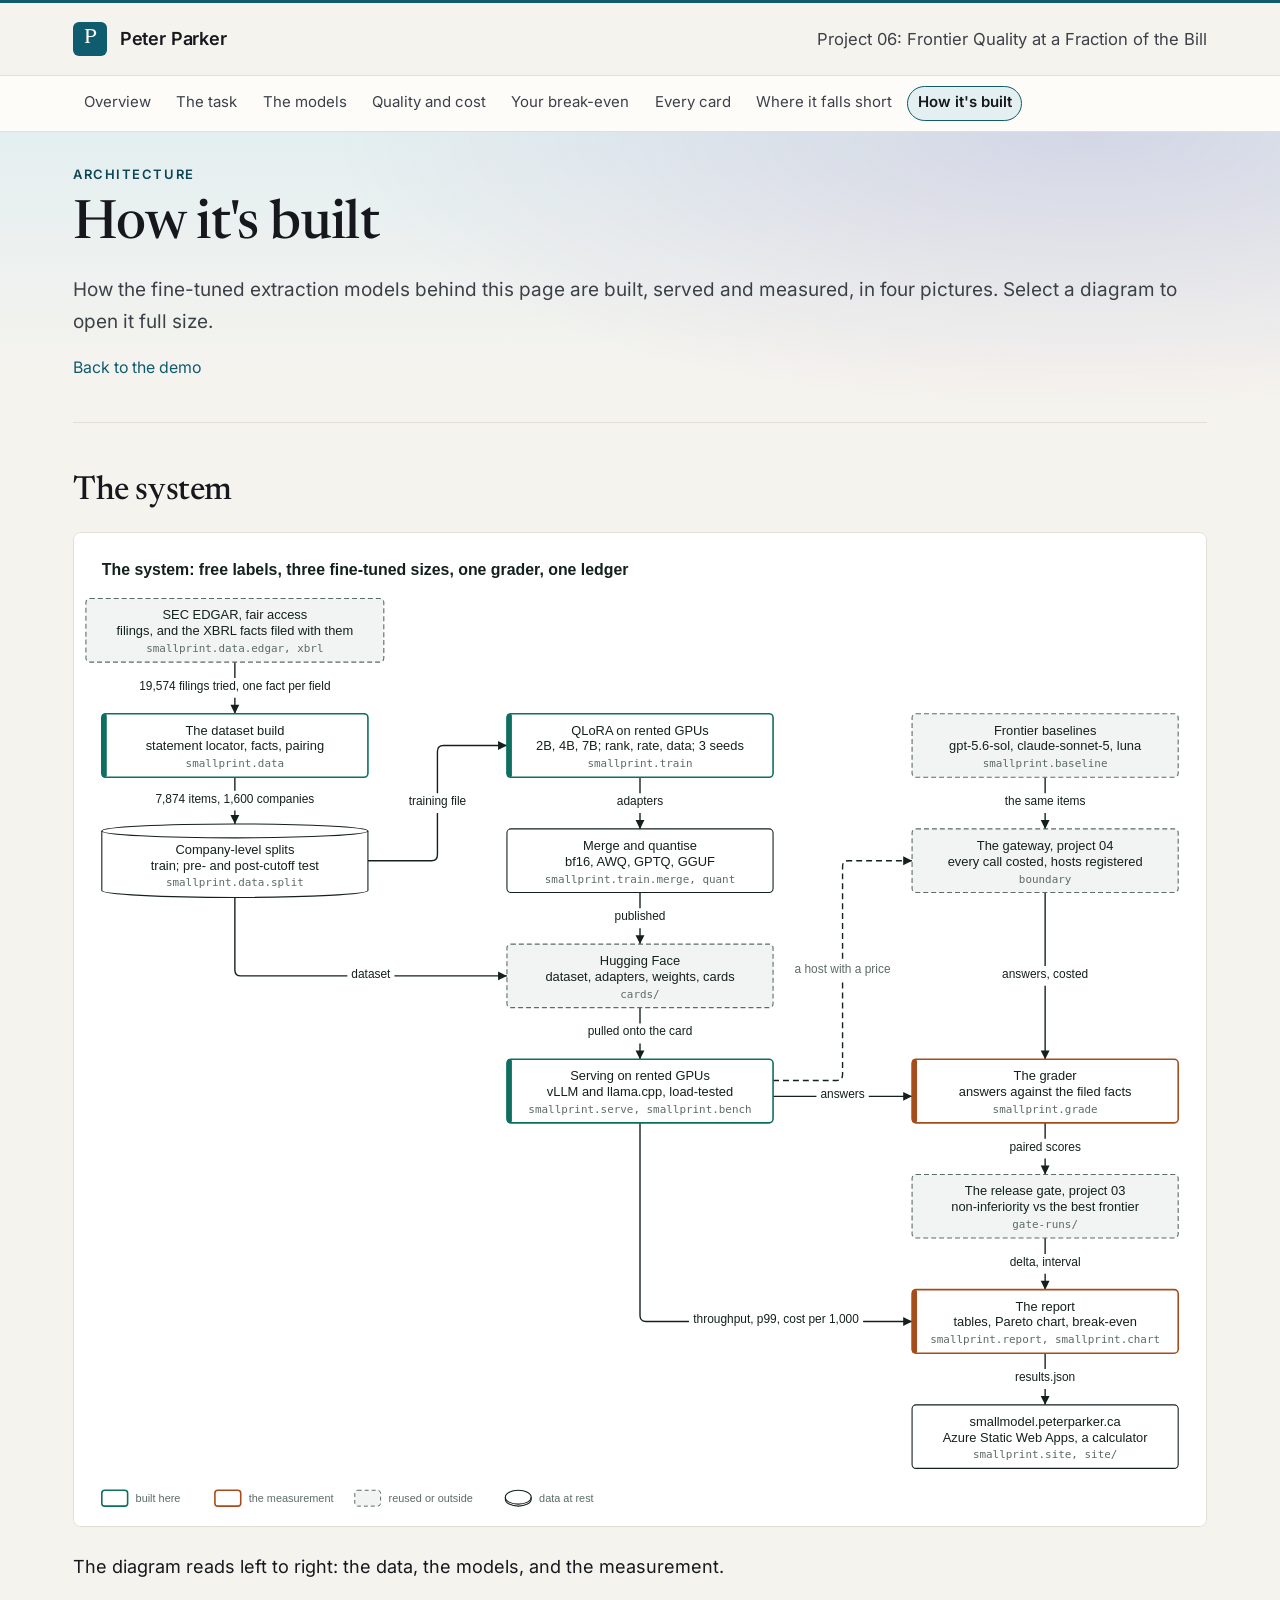
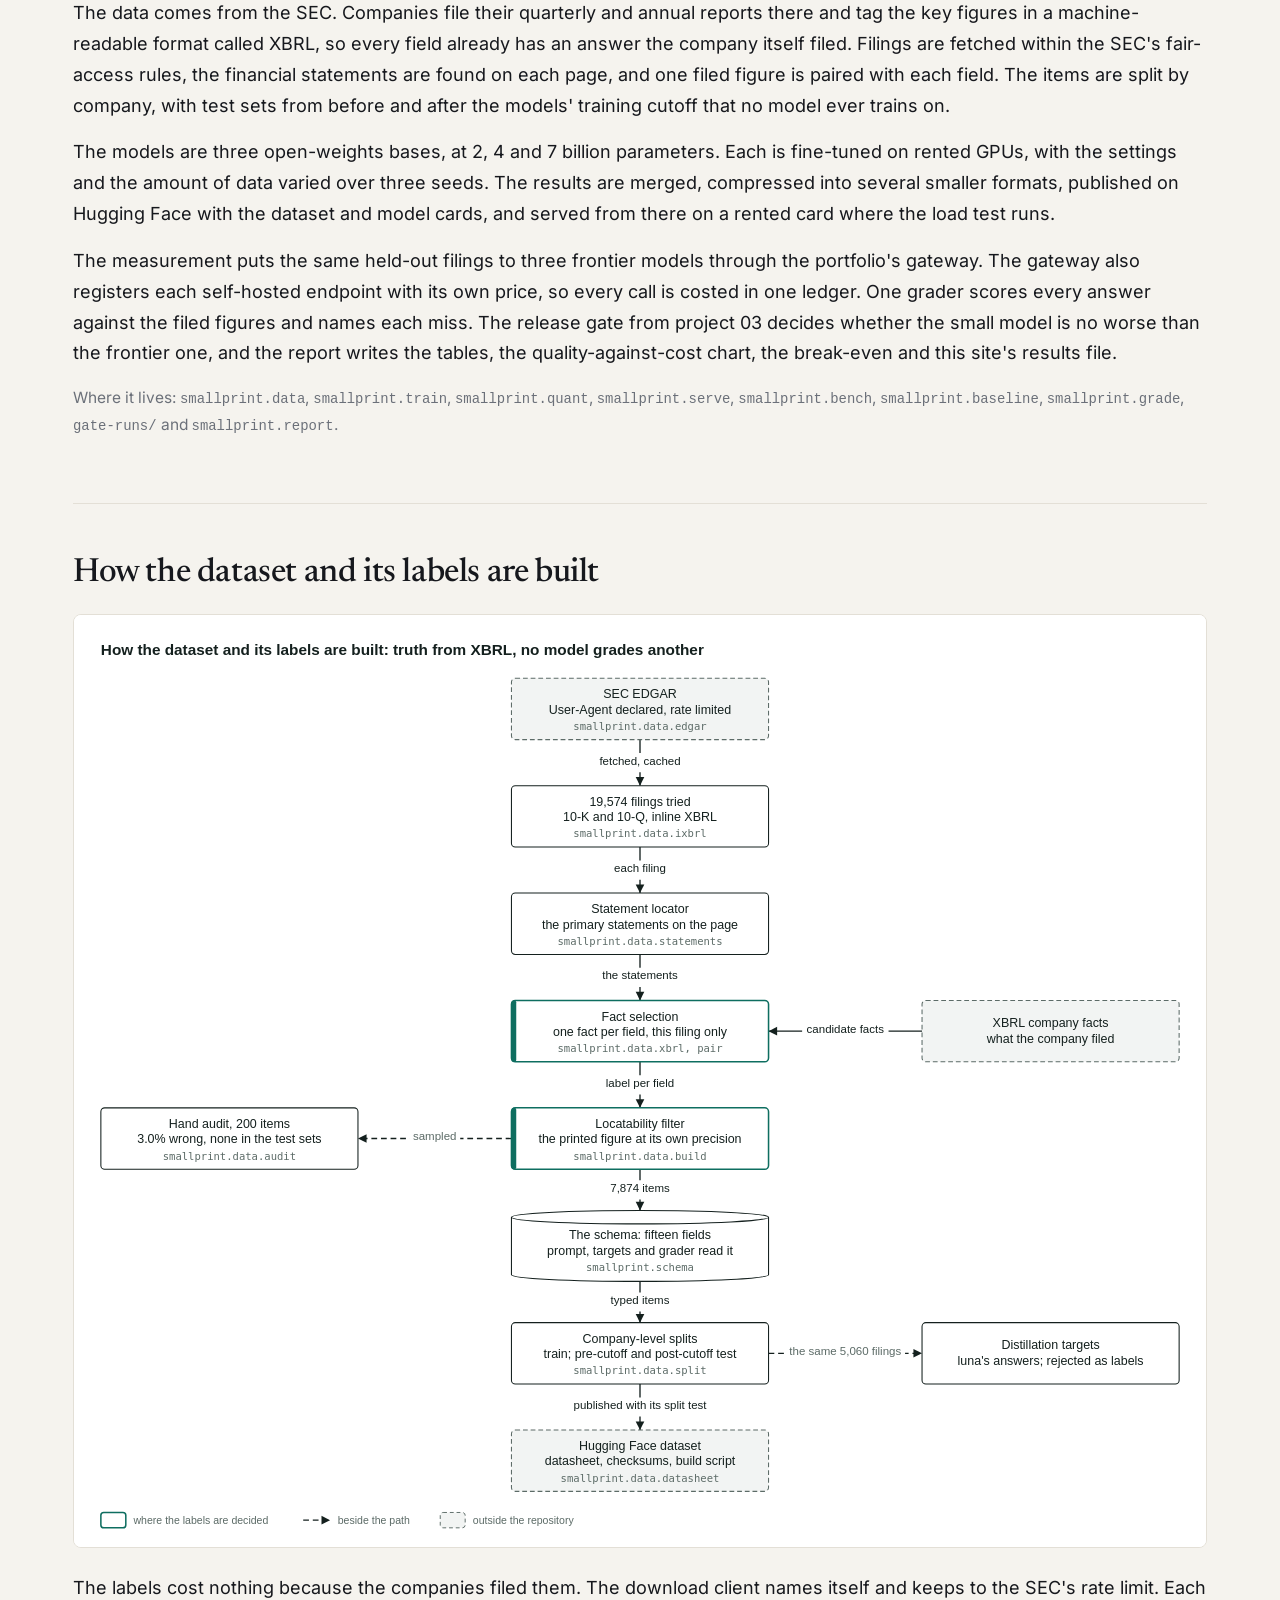
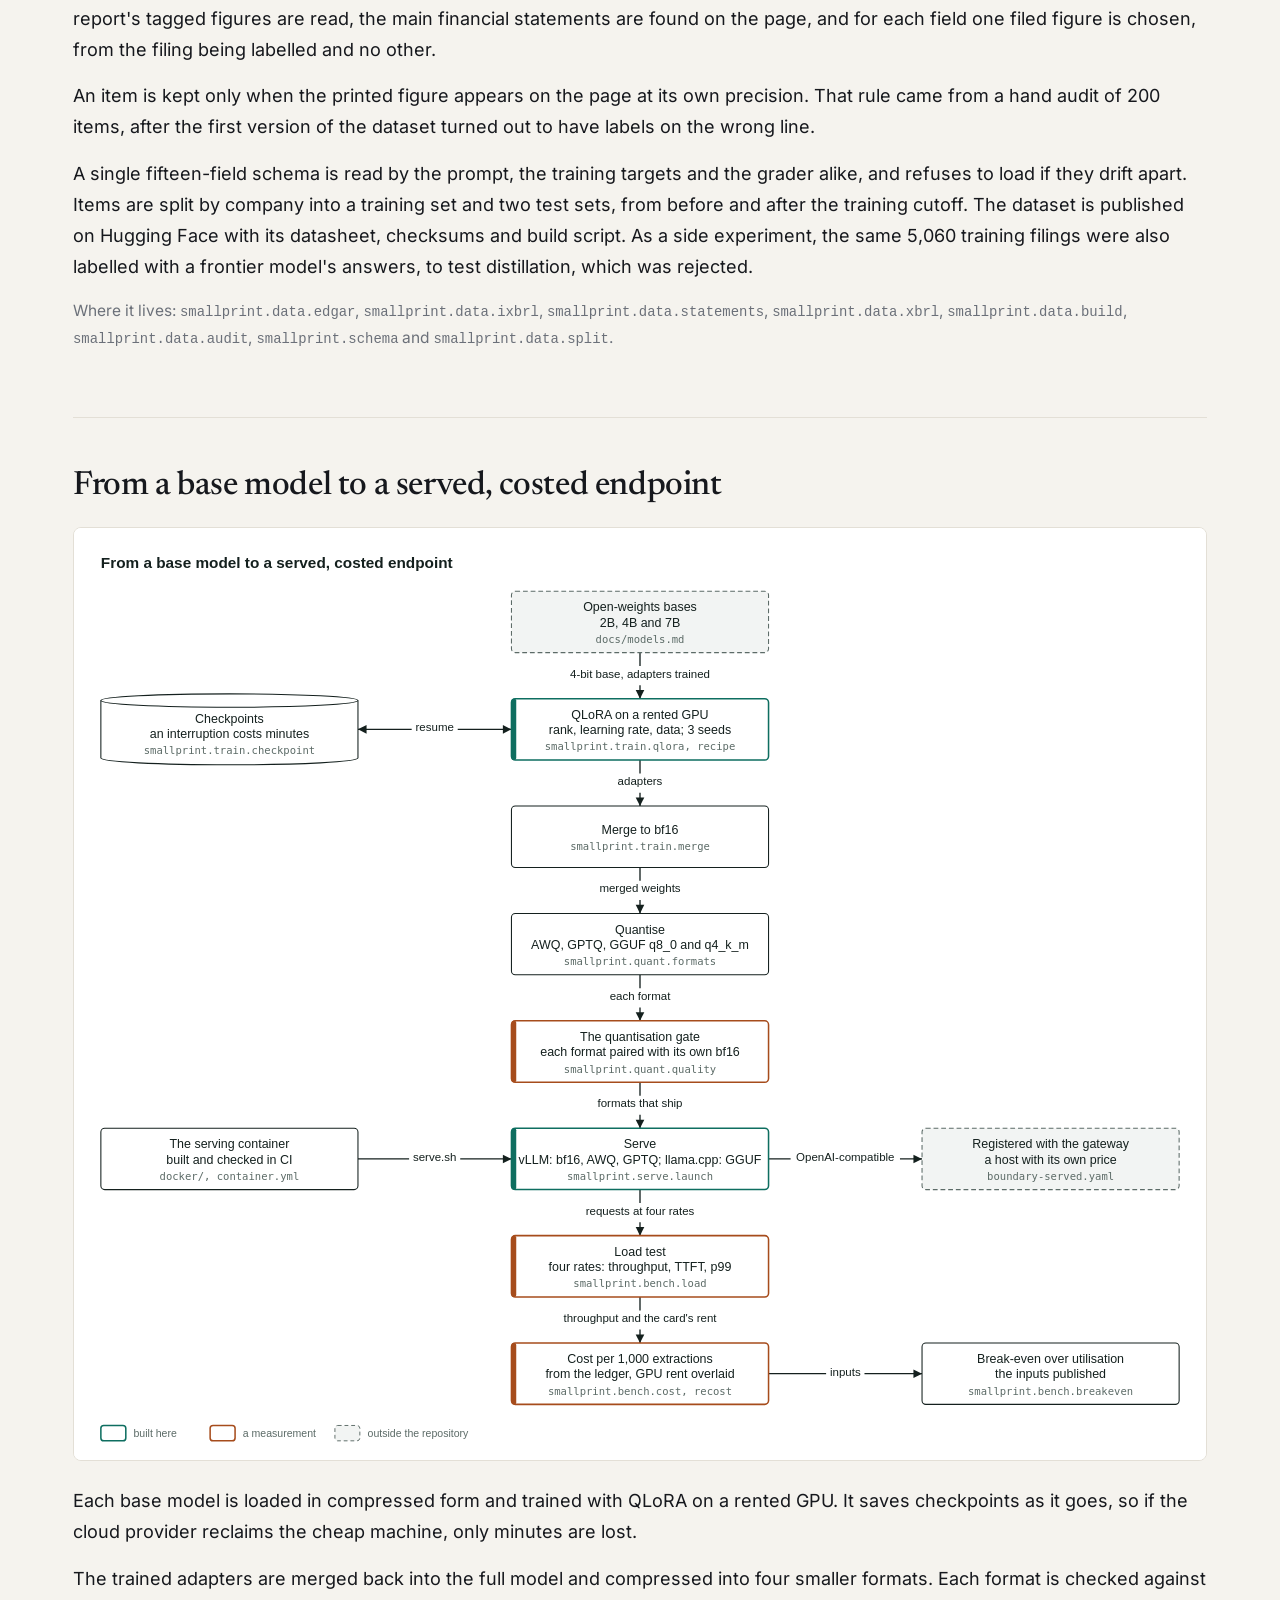
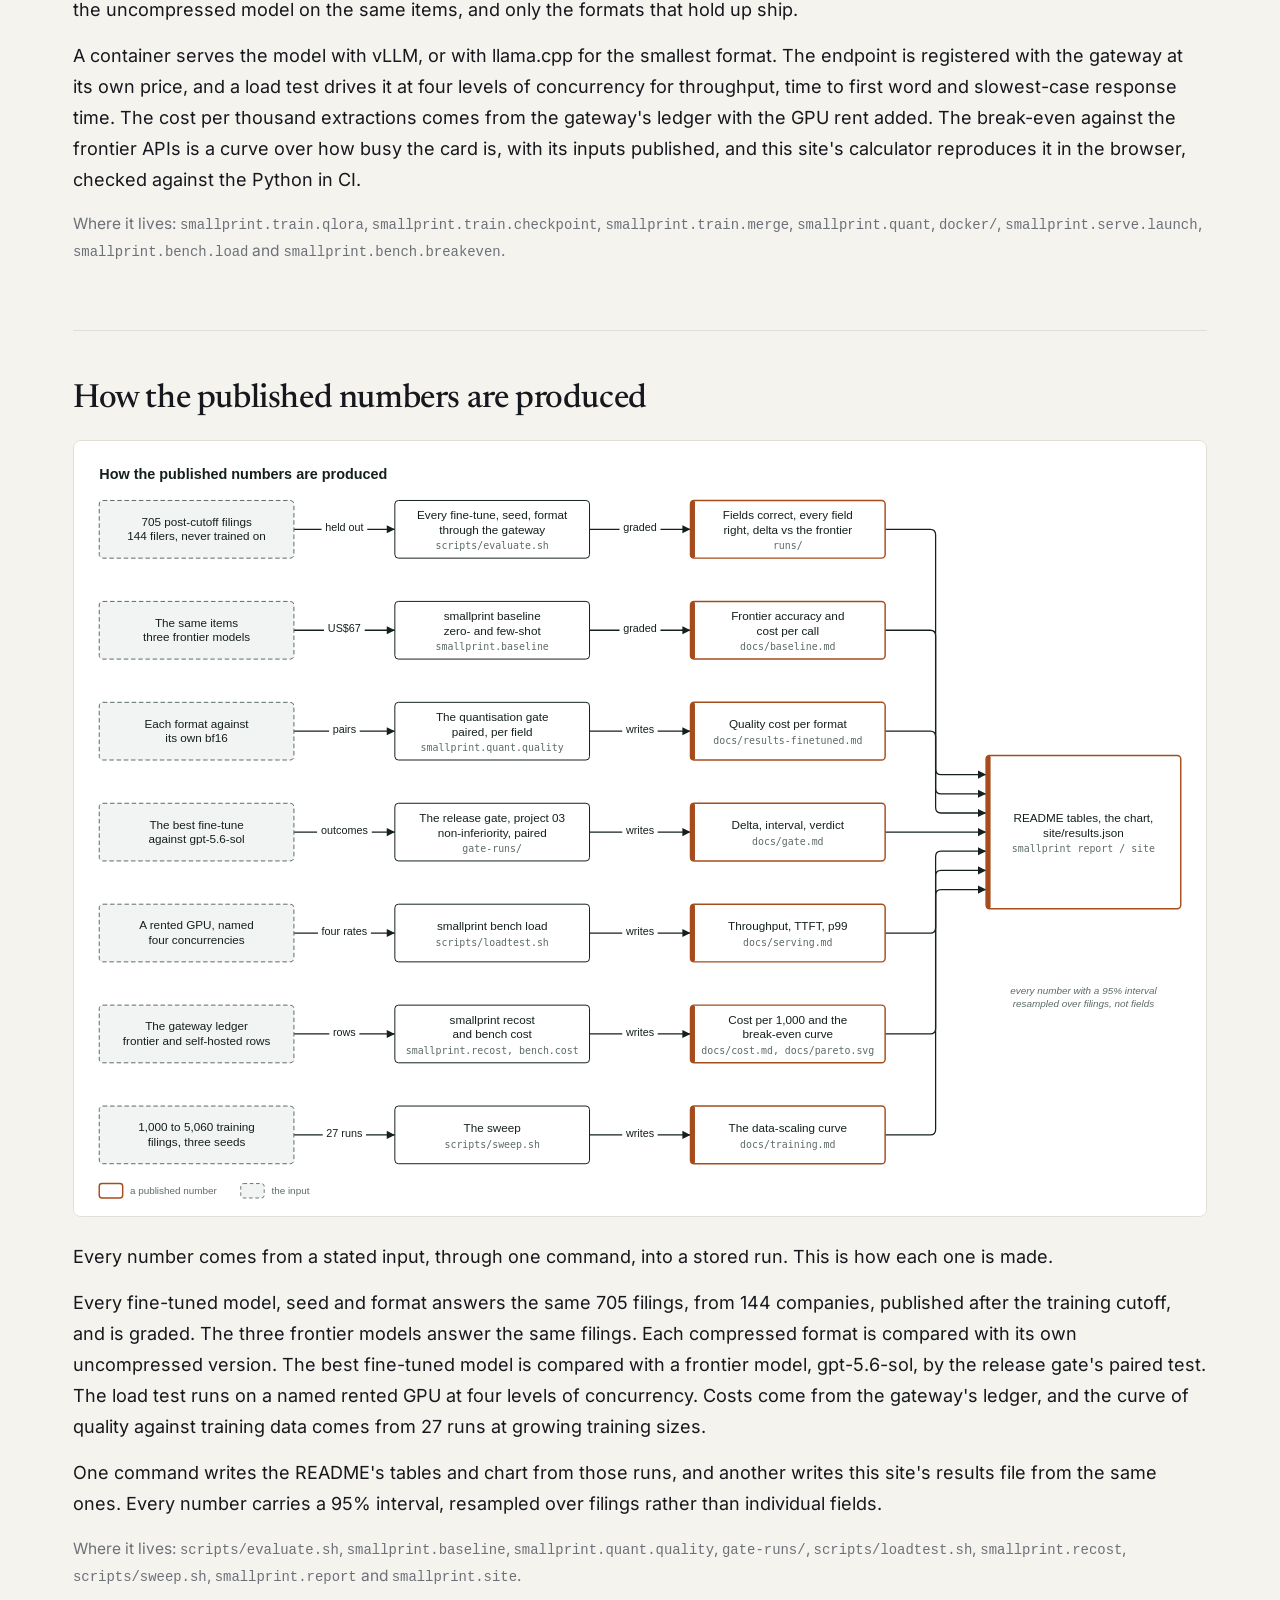
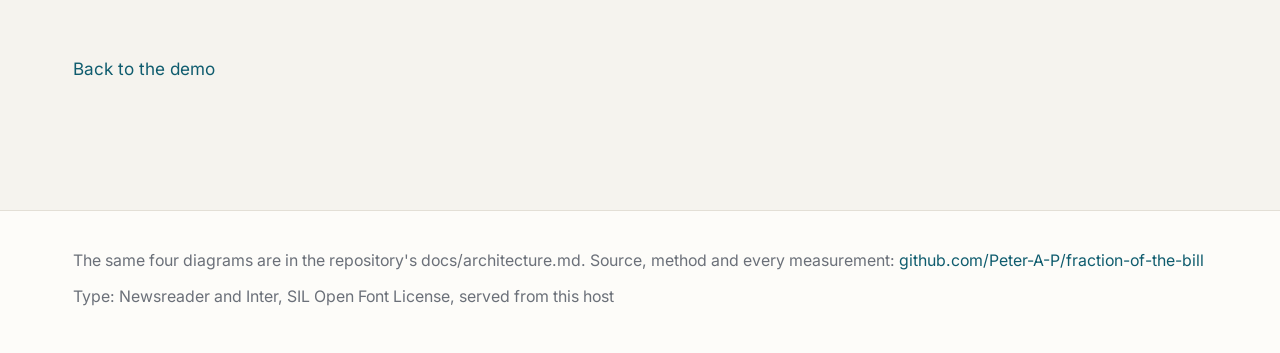
==== commit 0be702a7: "How it's built: a link back at the bottom of the page, after the last diagram, so a reader need not " ====
--- a/site/architecture.html
+++ b/site/architecture.html
@@ -34,7 +34,7 @@
     <p class="lead">
       How the fine-tuned extraction models behind this page are built, served and measured, in four pictures. Select a diagram to open it full size.
     </p>
-    <p class="hero-note"><a href="index.html">Back to the overview</a></p>
+    <p class="hero-note"><a href="index.html">Back to the demo</a></p>
   </header>
 
   <section class="section" id="the-system">
@@ -90,6 +90,7 @@
     </div>
   </section>
 
+  <p class="arch-back"><a href="index.html">Back to the demo</a></p>
 </main>
 <footer class="foot">
   <div class="foot-inner">
--- a/site/style.css
+++ b/site/style.css
@@ -869,3 +869,4 @@
   border-radius: 8px;
 }
 .prose .where { font-size: 0.86rem; color: var(--ink-faint); }
+.arch-back { margin: 0; font-size: 0.95rem; }
